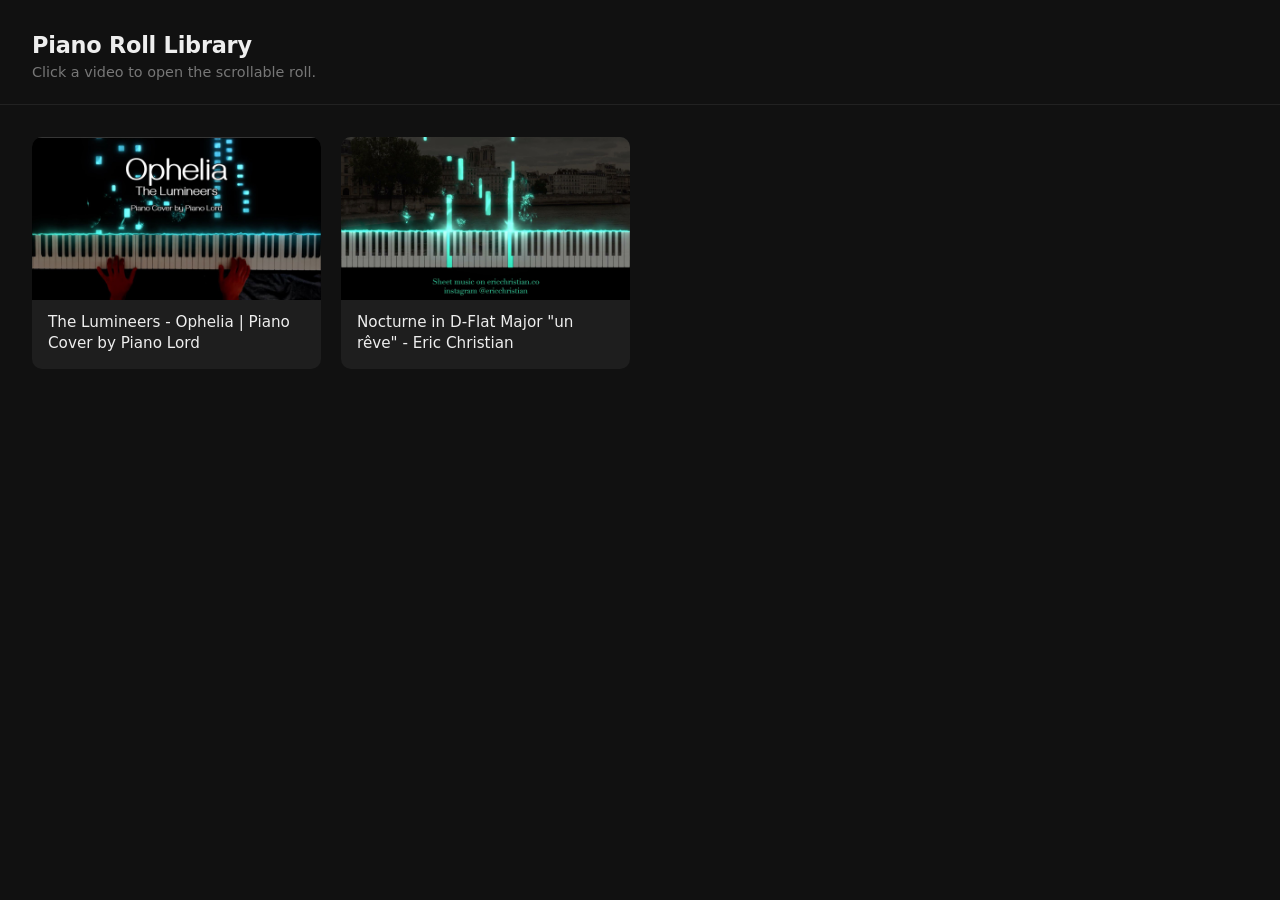
==== index.html @ e28b7c9d "Initial commit Co-Authored-By: Claude Sonnet 4.6 <noreply@anthropic.com>" ====
<!doctype html>
<html lang="en">
<head>
<meta charset="utf-8">
<meta name="viewport" content="width=device-width, initial-scale=1">
<title>Piano Roll Library</title>
<style>
  :root {
    --bg: #111;
    --card-bg: #1e1e1e;
    --card-hover: #272727;
    --text: #eee;
    --muted: #777;
    --accent: #6fa3e0;
  }

  *, *::before, *::after { box-sizing: border-box; margin: 0; padding: 0; }

  body {
    background: var(--bg);
    color: var(--text);
    font-family: system-ui, -apple-system, sans-serif;
    min-height: 100vh;
  }

  header {
    padding: 2rem 2rem 1.5rem;
    border-bottom: 1px solid #222;
  }
  header h1 { font-size: 1.4rem; font-weight: 600; letter-spacing: -.01em; }
  header p { margin-top: .4rem; color: var(--muted); font-size: .9rem; }

  #grid {
    display: grid;
    grid-template-columns: repeat(auto-fill, minmax(260px, 1fr));
    gap: 1.25rem;
    padding: 2rem;
  }

  .card {
    background: var(--card-bg);
    border-radius: 10px;
    overflow: hidden;
    text-decoration: none;
    color: inherit;
    display: block;
    transition: background .15s, transform .15s, box-shadow .15s;
  }
  .card:hover {
    background: var(--card-hover);
    transform: translateY(-3px);
    box-shadow: 0 8px 24px rgba(0,0,0,.5);
  }
  .card .thumb {
    width: 100%;
    aspect-ratio: 16 / 9;
    object-fit: cover;
    display: block;
    background: #000;
  }
  .card .info {
    padding: .75rem 1rem .9rem;
  }
  .card .info h2 {
    font-size: .95rem;
    font-weight: 500;
    line-height: 1.4;
  }

  #empty {
    display: none;
    text-align: center;
    padding: 7rem 2rem;
    color: var(--muted);
    line-height: 1.8;
  }
  #empty code {
    background: #222;
    padding: .2em .55em;
    border-radius: 4px;
    font-size: .9em;
    color: var(--accent);
  }
</style>
</head>
<body>

<header>
  <h1>Piano Roll Library</h1>
  <p>Click a video to open the scrollable roll.</p>
</header>

<div id="grid"></div>

<div id="empty">
  <p>No videos yet.</p>
  <p>Run <code>python add.py &lt;youtube-url&gt;</code> to add your first video.</p>
</div>

<!-- auto-generated by add.py -->
<script src="videos/library.js"></script>

<script>
  const grid  = document.getElementById("grid");
  const empty = document.getElementById("empty");

  const library = (typeof LIBRARY !== "undefined") ? LIBRARY : [];

  if (library.length === 0) {
    empty.style.display = "block";
  } else {
    library.forEach(v => {
      const a = document.createElement("a");
      a.className = "card";
      a.href = `viewer.html?id=${encodeURIComponent(v.id)}`;

      const img = document.createElement("img");
      img.className = "thumb";
      img.src = `videos/${v.id}/thumb.jpg`;
      img.alt = v.title;
      img.onerror = () => { img.style.background = "#000"; img.removeAttribute("src"); };

      const info = document.createElement("div");
      info.className = "info";
      info.innerHTML = `<h2>${v.title.replace(/</g, "&lt;")}</h2>`;

      a.appendChild(img);
      a.appendChild(info);
      grid.appendChild(a);
    });
  }
</script>
</body>
</html>
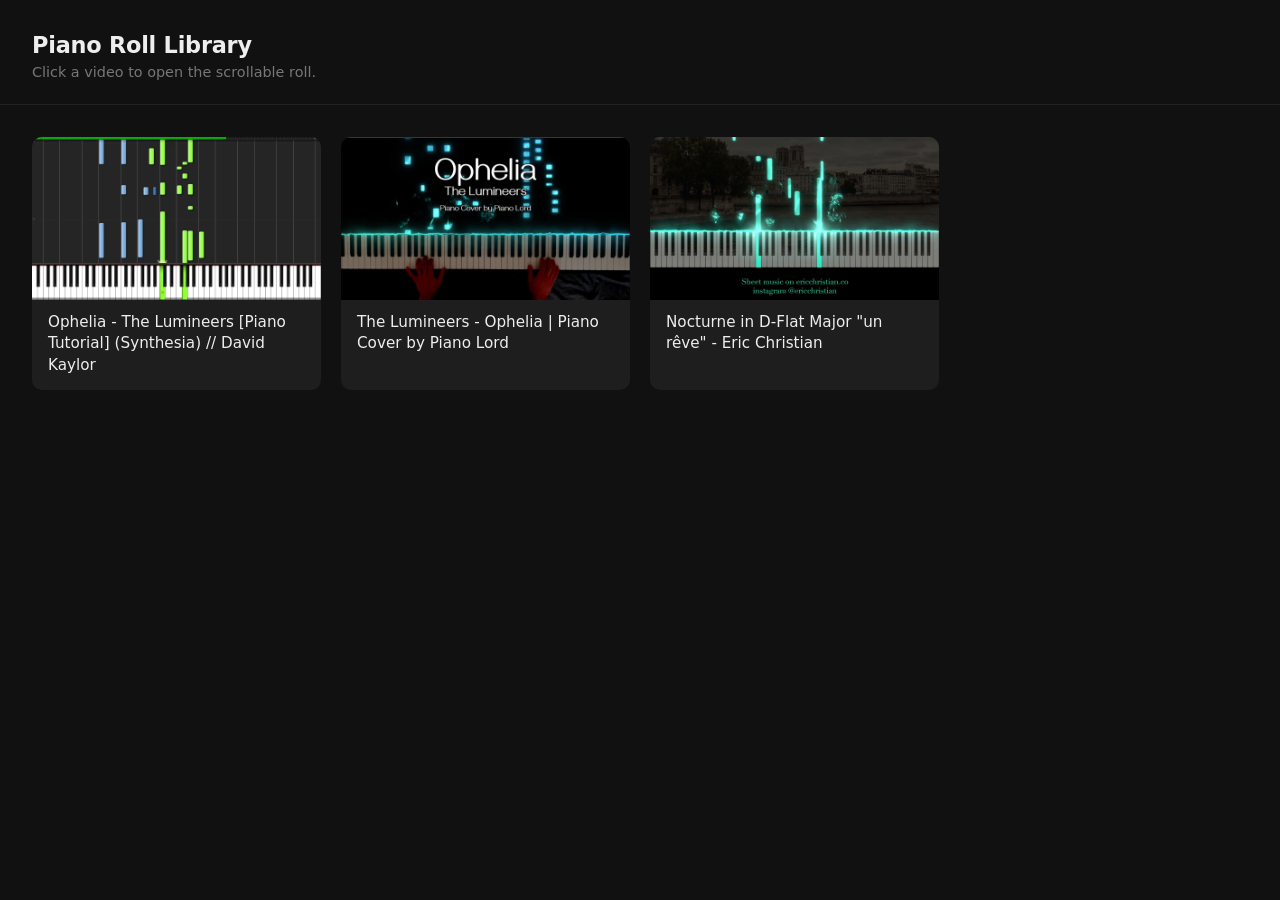
==== commit b1f86828: "Add fingering annotations, section breaks, hover-delete, and UX polish viewer.html: - Long-press any" ====
--- a/index.html
+++ b/index.html
@@ -14,7 +14,7 @@
     --accent: #6fa3e0;
   }
 
-  *, *::before, *::after { box-sizing: border-box; margin: 0; padding: 0; }
+  *, *::before, *::after { box-sizing: border-box; margin: 0; padding: 0; user-select: none; }
 
   body {
     background: var(--bg);
@@ -51,12 +51,45 @@
     transform: translateY(-3px);
     box-shadow: 0 8px 24px rgba(0,0,0,.5);
   }
+  .card .thumb-wrap {
+    position: relative;
+  }
+
   .card .thumb {
     width: 100%;
     aspect-ratio: 16 / 9;
     object-fit: cover;
     display: block;
     background: #000;
+  }
+
+  .card .del-overlay {
+    position: absolute;
+    inset: 0;
+    display: flex;
+    align-items: center;
+    justify-content: center;
+    background: rgba(0,0,0,0);
+    color: transparent;
+    font-size: 2.8rem;
+    font-weight: 200;
+    transition: background .35s, color .35s;
+    pointer-events: none;
+    user-select: none;
+  }
+
+  .card.del-ready .del-overlay {
+    background: rgba(0,0,0,.5);
+    color: rgba(111,163,224,.7);
+    pointer-events: auto;
+    cursor: pointer;
+  }
+
+  .card.removing {
+    opacity: 0;
+    transform: scale(.95);
+    pointer-events: none;
+    transition: opacity .25s, transform .25s;
   }
   .card .info {
     padding: .75rem 1rem .9rem;
@@ -104,7 +137,8 @@
   const grid  = document.getElementById("grid");
   const empty = document.getElementById("empty");
 
-  const library = (typeof LIBRARY !== "undefined") ? LIBRARY : [];
+  const removed = new Set(JSON.parse(localStorage.getItem("piano-removed") || "[]"));
+  const library = ((typeof LIBRARY !== "undefined") ? LIBRARY : []).filter(v => !removed.has(v.id));
 
   if (library.length === 0) {
     empty.style.display = "block";
@@ -114,19 +148,48 @@
       a.className = "card";
       a.href = `viewer.html?id=${encodeURIComponent(v.id)}`;
 
+      const wrap = document.createElement("div");
+      wrap.className = "thumb-wrap";
+
       const img = document.createElement("img");
       img.className = "thumb";
       img.src = `videos/${v.id}/thumb.jpg`;
       img.alt = v.title;
       img.onerror = () => { img.style.background = "#000"; img.removeAttribute("src"); };
 
+      const overlay = document.createElement("div");
+      overlay.className = "del-overlay";
+      overlay.textContent = "✕";
+
+      wrap.appendChild(img);
+      wrap.appendChild(overlay);
+
       const info = document.createElement("div");
       info.className = "info";
       info.innerHTML = `<h2>${v.title.replace(/</g, "&lt;")}</h2>`;
 
-      a.appendChild(img);
+      a.appendChild(wrap);
       a.appendChild(info);
       grid.appendChild(a);
+
+      let hoverTimer = null;
+      a.addEventListener("mouseenter", () => {
+        hoverTimer = setTimeout(() => a.classList.add("del-ready"), 2000);
+      });
+      a.addEventListener("mouseleave", () => {
+        clearTimeout(hoverTimer);
+        a.classList.remove("del-ready");
+      });
+
+      overlay.addEventListener("click", e => {
+        e.preventDefault();
+        e.stopPropagation();
+        const gone = new Set(JSON.parse(localStorage.getItem("piano-removed") || "[]"));
+        gone.add(v.id);
+        localStorage.setItem("piano-removed", JSON.stringify([...gone]));
+        a.classList.add("removing");
+        a.addEventListener("transitionend", () => a.remove(), { once: true });
+      });
     });
   }
 </script>
